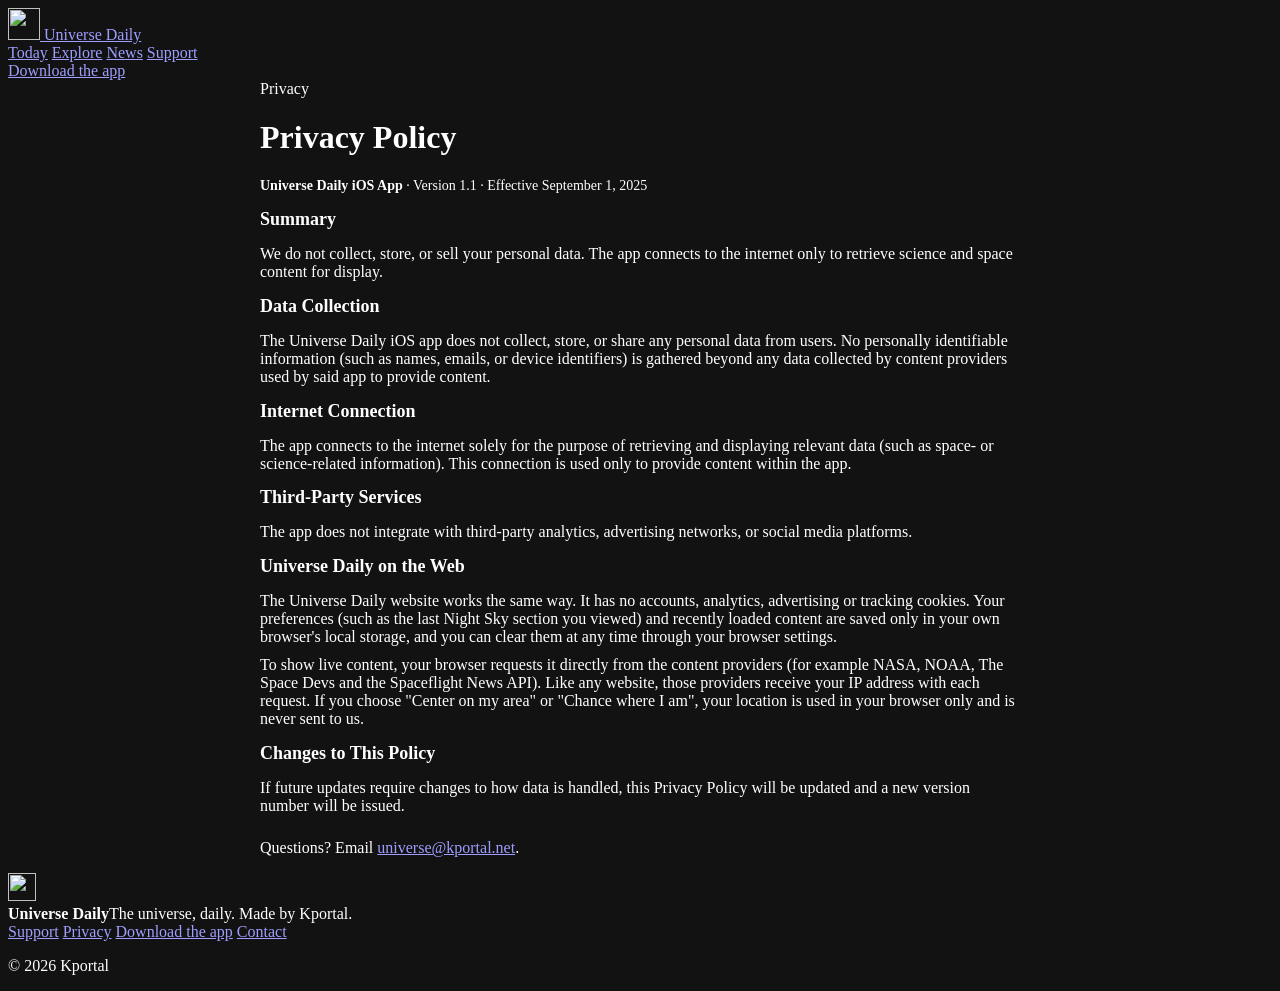
==== privacy.html @ 5dff45af "Add files via upload" ====
<!DOCTYPE html>
<html lang="en">
<head>
  <meta charset="UTF-8" />
  <meta name="viewport" content="width=device-width, initial-scale=1, viewport-fit=cover" />
  <title>Privacy Policy · Universe Daily</title>
  <meta name="description" content="Universe Daily does not collect, store or sell your personal data." />
  <meta name="color-scheme" content="dark" />
  <meta name="theme-color" content="#03121b" />
  <link rel="icon" type="image/png" href="assets/favicon.png" />
  <link rel="apple-touch-icon" href="assets/apple-touch-icon.png" />
  <link rel="preconnect" href="https://fonts.googleapis.com" />
  <link rel="preconnect" href="https://fonts.gstatic.com" crossorigin />
  <link href="https://fonts.googleapis.com/css2?family=Fraunces:opsz,wght@9..144,400;9..144,500;9..144,600&family=Inter:wght@400;500;600;700&display=swap" rel="stylesheet" />
  <link rel="stylesheet" href="css/app.css" />
  <style>
    @media (max-width: 860px) { .topbar-actions .btn-download { display: inline-flex; padding: 8px 14px; } }
    .policy { max-width: 760px; margin: 0 auto; }
    .policy .card + .card { margin-top: 14px; }
    .policy .card p { color: var(--ink-2); margin: 0; }
    .policy .card p + p { margin-top: 10px; }
    .policy .card h2 { font-size: 18px; }
    .policy .meta { color: var(--ink-3); font-size: 14px; }
    .policy .summary { border-color: color-mix(in oklab, var(--accent) 35%, var(--line)); background: linear-gradient(160deg, rgba(236,138,79,.10), var(--panel)); }
  </style>
</head>
<body>
  <header class="topbar">
    <div class="topbar-inner">
      <a class="brand" href="index.html#/" aria-label="Universe Daily home">
        <img src="assets/favicon.png" alt="" width="32" height="32" />
        <span>Universe Daily</span>
      </a>
      <nav class="nav" aria-label="Main">
        <a href="index.html#/">Today</a>
        <a href="index.html#/explore">Explore</a>
        <a href="index.html#/news">News</a>
        <a href="index.html#/support">Support</a>
      </nav>
      <div class="topbar-actions">
        <a class="btn btn-download" href="https://apps.apple.com/us/app/universe-daily/id6751823874" target="_blank" rel="noopener">Download the app</a>
      </div>
    </div>
  </header>

  <main id="main">
    <div class="policy">
      <div class="page-head"><div>
        <div class="eyebrow">Privacy</div>
        <h1>Privacy Policy</h1>
        <p class="meta"><strong>Universe Daily iOS App</strong> · Version 1.1 · Effective <time datetime="2025-09-01">September 1, 2025</time></p>
      </div></div>

      <section class="card summary" aria-labelledby="summary">
        <h2 id="summary">Summary</h2>
        <p>We do not collect, store, or sell your personal data. The app connects to the internet only to retrieve science and space content for display.</p>
      </section>

      <section class="card" aria-labelledby="collection">
        <h2 id="collection">Data Collection</h2>
        <p>The Universe Daily iOS app does not collect, store, or share any personal data from users. No personally identifiable information (such as names, emails, or device identifiers) is gathered beyond any data collected by content providers used by said app to provide content.</p>
      </section>

      <section class="card" aria-labelledby="internet">
        <h2 id="internet">Internet Connection</h2>
        <p>The app connects to the internet solely for the purpose of retrieving and displaying relevant data (such as space- or science-related information). This connection is used only to provide content within the app.</p>
      </section>

      <section class="card" aria-labelledby="thirdparty">
        <h2 id="thirdparty">Third-Party Services</h2>
        <p>The app does not integrate with third-party analytics, advertising networks, or social media platforms.</p>
      </section>

      <section class="card" aria-labelledby="web">
        <h2 id="web">Universe Daily on the Web</h2>
        <p>The Universe Daily website works the same way. It has no accounts, analytics, advertising or tracking cookies. Your preferences (such as the last Night Sky section you viewed) and recently loaded content are saved only in your own browser's local storage, and you can clear them at any time through your browser settings.</p>
        <p>To show live content, your browser requests it directly from the content providers (for example NASA, NOAA, The Space Devs and the Spaceflight News API). Like any website, those providers receive your IP address with each request. If you choose "Center on my area" or "Chance where I am", your location is used in your browser only and is never sent to us.</p>
      </section>

      <section class="card" aria-labelledby="changes">
        <h2 id="changes">Changes to This Policy</h2>
        <p>If future updates require changes to how data is handled, this Privacy Policy will be updated and a new version number will be issued.</p>
      </section>

      <p class="faint small center" style="margin-top:24px">Questions? Email <a href="mailto:universe@kportal.net">universe@kportal.net</a>.</p>
    </div>
  </main>

  <footer class="site-footer">
    <div class="footer-inner">
      <div class="footer-brand">
        <img src="assets/favicon.png" alt="" width="28" height="28" />
        <div><strong>Universe Daily</strong><span>The universe, daily. Made by Kportal.</span></div>
      </div>
      <nav class="footer-links" aria-label="Footer">
        <a href="index.html#/support">Support</a>
        <a href="privacy.html">Privacy</a>
        <a href="https://apps.apple.com/us/app/universe-daily/id6751823874" target="_blank" rel="noopener">Download the app</a>
        <a href="mailto:universe@kportal.net">Contact</a>
      </nav>
      <p class="footer-note">© <script>document.write(new Date().getFullYear())</script> Kportal</p>
    </div>
  </footer>
</body>
</html>
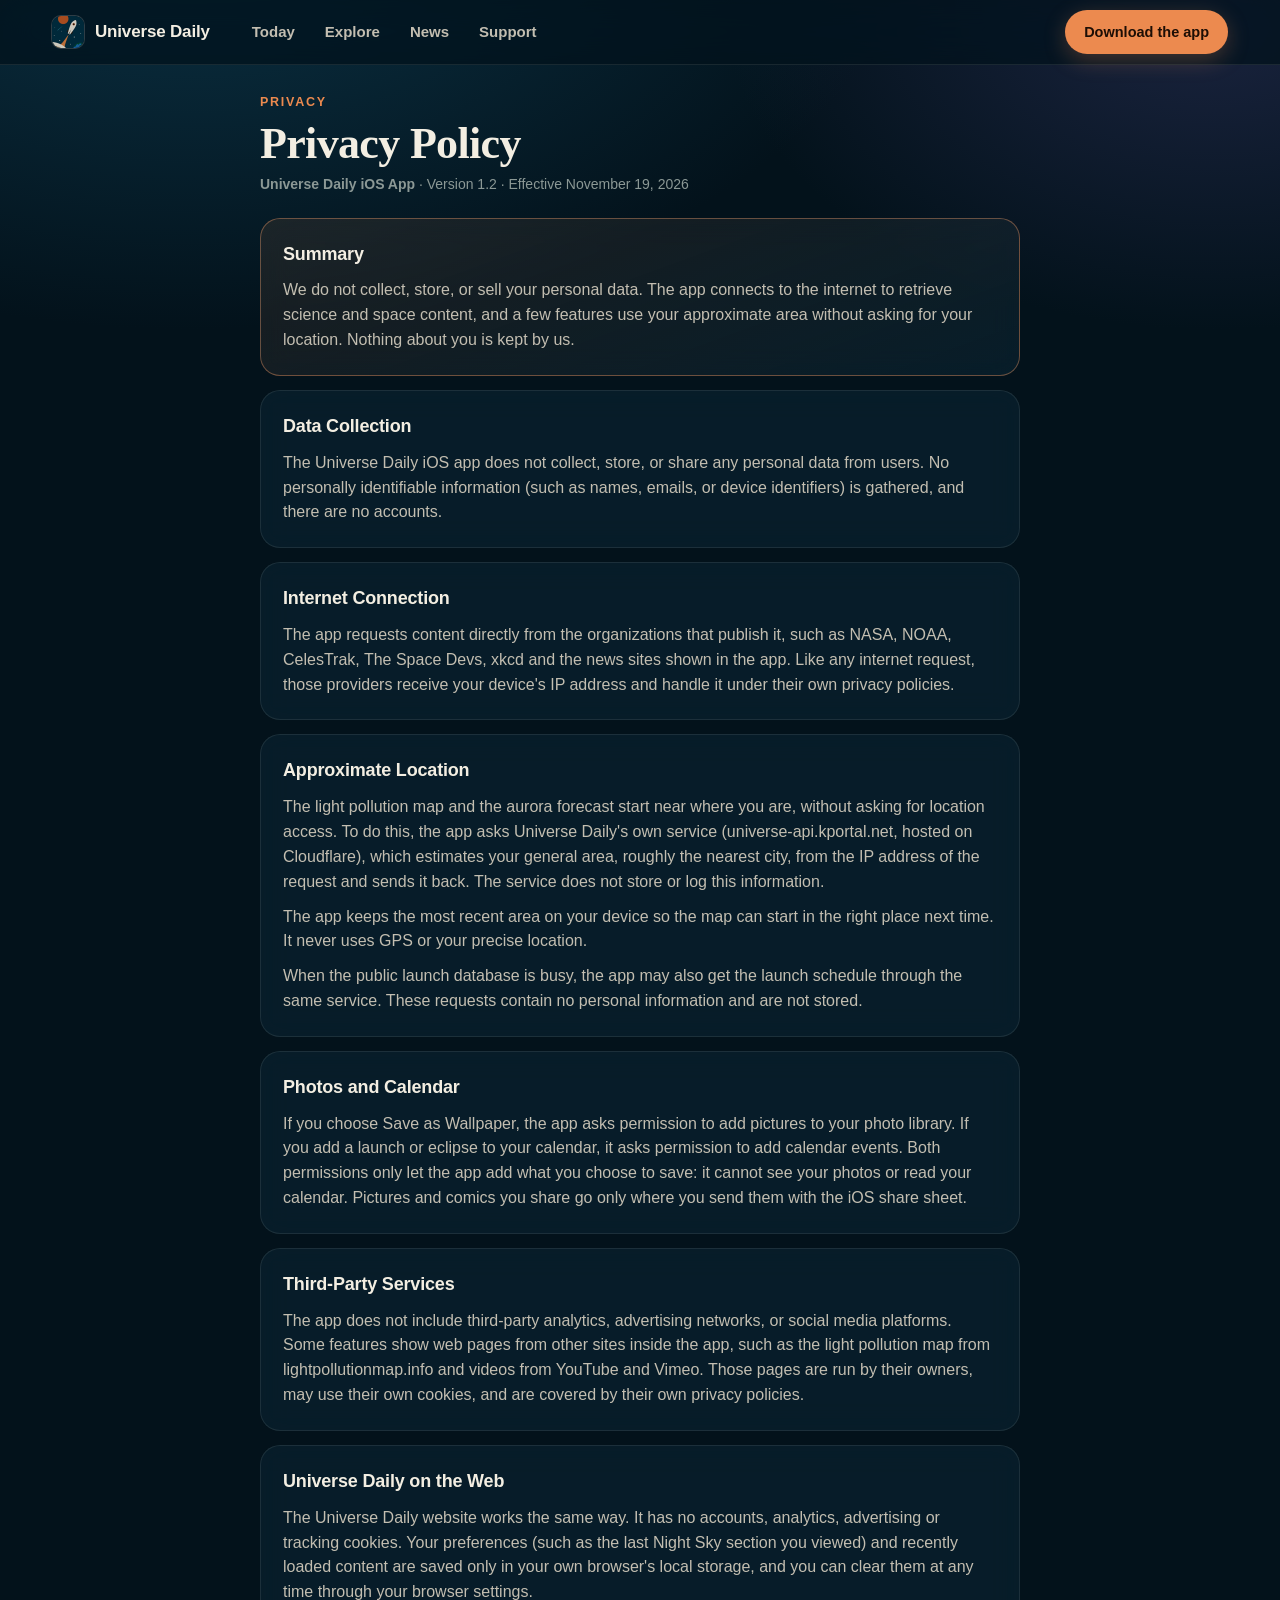
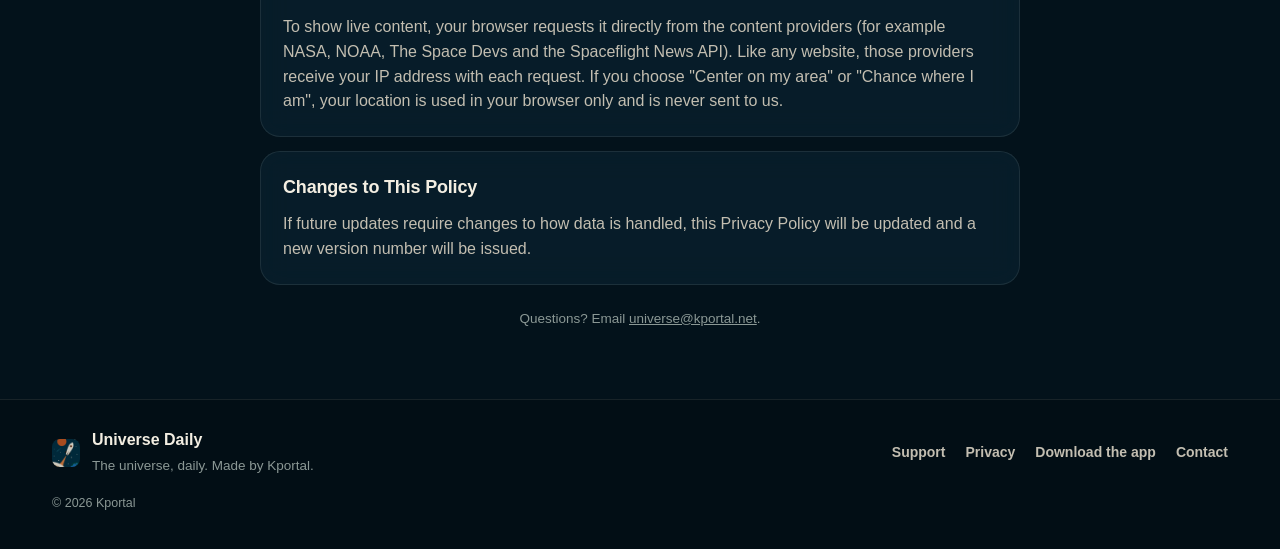
==== commit e5190c07: "Privacy policy 1.2: approximate location, photos and calendar, third-party web content Co-Authored-B" ====
--- a/privacy.html
+++ b/privacy.html
@@ -48,27 +48,39 @@
       <div class="page-head"><div>
         <div class="eyebrow">Privacy</div>
         <h1>Privacy Policy</h1>
-        <p class="meta"><strong>Universe Daily iOS App</strong> · Version 1.1 · Effective <time datetime="2025-09-01">September 1, 2025</time></p>
+        <p class="meta"><strong>Universe Daily iOS App</strong> · Version 1.2 · Effective <time datetime="2026-11-19">November 19, 2026</time></p>
       </div></div>
 
       <section class="card summary" aria-labelledby="summary">
         <h2 id="summary">Summary</h2>
-        <p>We do not collect, store, or sell your personal data. The app connects to the internet only to retrieve science and space content for display.</p>
+        <p>We do not collect, store, or sell your personal data. The app connects to the internet to retrieve science and space content, and a few features use your approximate area without asking for your location. Nothing about you is kept by us.</p>
       </section>
 
       <section class="card" aria-labelledby="collection">
         <h2 id="collection">Data Collection</h2>
-        <p>The Universe Daily iOS app does not collect, store, or share any personal data from users. No personally identifiable information (such as names, emails, or device identifiers) is gathered beyond any data collected by content providers used by said app to provide content.</p>
+        <p>The Universe Daily iOS app does not collect, store, or share any personal data from users. No personally identifiable information (such as names, emails, or device identifiers) is gathered, and there are no accounts.</p>
       </section>
 
       <section class="card" aria-labelledby="internet">
         <h2 id="internet">Internet Connection</h2>
-        <p>The app connects to the internet solely for the purpose of retrieving and displaying relevant data (such as space- or science-related information). This connection is used only to provide content within the app.</p>
+        <p>The app requests content directly from the organizations that publish it, such as NASA, NOAA, CelesTrak, The Space Devs, xkcd and the news sites shown in the app. Like any internet request, those providers receive your device's IP address and handle it under their own privacy policies.</p>
+      </section>
+
+      <section class="card" aria-labelledby="location">
+        <h2 id="location">Approximate Location</h2>
+        <p>The light pollution map and the aurora forecast start near where you are, without asking for location access. To do this, the app asks Universe Daily's own service (universe-api.kportal.net, hosted on Cloudflare), which estimates your general area, roughly the nearest city, from the IP address of the request and sends it back. The service does not store or log this information.</p>
+        <p>The app keeps the most recent area on your device so the map can start in the right place next time. It never uses GPS or your precise location.</p>
+        <p>When the public launch database is busy, the app may also get the launch schedule through the same service. These requests contain no personal information and are not stored.</p>
+      </section>
+
+      <section class="card" aria-labelledby="permissions">
+        <h2 id="permissions">Photos and Calendar</h2>
+        <p>If you choose Save as Wallpaper, the app asks permission to add pictures to your photo library. If you add a launch or eclipse to your calendar, it asks permission to add calendar events. Both permissions only let the app add what you choose to save: it cannot see your photos or read your calendar. Pictures and comics you share go only where you send them with the iOS share sheet.</p>
       </section>
 
       <section class="card" aria-labelledby="thirdparty">
         <h2 id="thirdparty">Third-Party Services</h2>
-        <p>The app does not integrate with third-party analytics, advertising networks, or social media platforms.</p>
+        <p>The app does not include third-party analytics, advertising networks, or social media platforms. Some features show web pages from other sites inside the app, such as the light pollution map from lightpollutionmap.info and videos from YouTube and Vimeo. Those pages are run by their owners, may use their own cookies, and are covered by their own privacy policies.</p>
       </section>
 
       <section class="card" aria-labelledby="web">
--- a/css/app.css
+++ b/css/app.css
@@ -0,0 +1,580 @@
+/* Universe Daily — web
+   Palette taken from the app icon: deep space navy, cream, rocket-flame orange, rust and teal. */
+
+:root {
+  color-scheme: dark;
+  --bg: #03121b;
+  --bg-raise: #06202d;
+  --panel: rgba(10, 36, 50, 0.62);
+  --panel-strong: rgba(12, 42, 58, 0.86);
+  --panel-solid: #082634;
+  --line: rgba(241, 236, 224, 0.09);
+  --line-strong: rgba(241, 236, 224, 0.18);
+  --ink: #f3eee2;
+  --ink-2: #c3beb1;
+  --ink-3: #8b9895;
+  --accent: #ec8a4f;
+  --accent-strong: #d96a33;
+  --accent-ink: #1d0e05;
+  --rust: #b4532a;
+  --teal: #5fb0bc;
+  --good: #63d69e;
+  --bad: #f0705f;
+  --warn: #f3c552;
+
+  --t-indigo: #9196ff;
+  --t-blue: #63adff;
+  --t-orange: #f6a04f;
+  --t-red: #f26d5c;
+  --t-night: #84a6ff;
+  --t-eclipse: #f4cb72;
+  --t-purple: #bb92f5;
+  --t-teal: #4fc6c4;
+  --t-mint: #74e2bd;
+
+  --radius: 20px;
+  --radius-md: 14px;
+  --radius-sm: 10px;
+  --shadow: 0 18px 48px rgba(0, 0, 0, 0.45);
+  --font: "Inter", -apple-system, BlinkMacSystemFont, "Segoe UI", Roboto, Helvetica, Arial, sans-serif;
+  --serif: "Fraunces", Georgia, "Times New Roman", serif;
+  --mono: ui-monospace, "SF Mono", Menlo, Consolas, monospace;
+  --maxw: 1240px;
+  --gutter: clamp(16px, 4vw, 32px);
+  --topbar-h: 64px;
+  }
+
+* { box-sizing: border-box; }
+html { -webkit-text-size-adjust: 100%; scroll-padding-top: calc(var(--topbar-h) + 12px); }
+body {
+  margin: 0;
+  min-height: 100vh;
+  background: radial-gradient(1200px 700px at 15% -10%, #0b3346 0%, transparent 60%),
+              radial-gradient(900px 600px at 95% 0%, #1b2440 0%, transparent 55%),
+              var(--bg);
+  background-attachment: fixed;
+  color: var(--ink);
+  font: 400 16px/1.55 var(--font);
+  -webkit-font-smoothing: antialiased;
+  overflow-x: hidden;
+}
+img { max-width: 100%; }
+a { color: inherit; }
+button, input, select { font: inherit; color: inherit; }
+:focus-visible { outline: 2px solid var(--accent); outline-offset: 3px; border-radius: 6px; }
+#main:focus, #main:focus-visible { outline: none; }
+.skip { position: absolute; left: -999px; top: 8px; z-index: 100; background: var(--accent); color: var(--accent-ink); padding: 8px 14px; border-radius: 10px; }
+.skip:focus { left: 12px; }
+.noscript { text-align: center; padding: 40px; }
+
+#sky { position: fixed; inset: 0; width: 100%; height: 100%; z-index: -1; pointer-events: none; }
+
+.btn {
+  display: inline-flex; align-items: center; justify-content: center; gap: 8px;
+  padding: 10px 16px; border-radius: 999px; border: 1px solid var(--line-strong);
+  background: rgba(255,255,255,0.05); color: var(--ink); text-decoration: none;
+  font-weight: 600; font-size: 14.5px; cursor: pointer; white-space: nowrap;
+  transition: background .15s, border-color .15s, transform .12s;
+}
+.btn:hover { background: rgba(255,255,255,0.1); border-color: rgba(241,236,224,0.28); }
+.btn:active { transform: scale(0.97); }
+.btn:disabled { opacity: .45; cursor: default; transform: none; }
+.btn svg { width: 17px; height: 17px; flex: none; }
+.btn-primary { background: var(--accent); border-color: transparent; color: var(--accent-ink); }
+.btn-primary:hover { background: #f39a62; border-color: transparent; }
+.btn-ghost { background: transparent; border-color: transparent; }
+.btn-sm { padding: 7px 12px; font-size: 13.5px; }
+.btn-icon { width: 40px; height: 40px; padding: 0; }
+/* ───────── Layout ───────── */
+main { display: block; max-width: var(--maxw); margin: 0 auto; padding: 28px var(--gutter) 56px; min-height: 70vh; outline: none; }
+.view { animation: viewIn .35s ease both; }
+@keyframes viewIn { from { opacity: 0; transform: translateY(6px); } to { opacity: 1; transform: none; } }
+
+.page-head { display: flex; align-items: flex-end; justify-content: space-between; gap: 16px; flex-wrap: wrap; margin-bottom: 22px; }
+.page-head h1 { margin: 0; font: 600 clamp(30px, 4.4vw, 44px)/1.08 var(--serif); letter-spacing: -0.015em; }
+.page-head p { margin: 6px 0 0; color: var(--ink-2); max-width: 62ch; }
+.eyebrow { font-size: 12.5px; font-weight: 650; letter-spacing: .14em; text-transform: uppercase; color: var(--accent); margin-bottom: 8px; display: flex; align-items: center; gap: 8px; }
+.back { display: inline-flex; align-items: center; gap: 6px; color: var(--ink-2); text-decoration: none; font-weight: 550; font-size: 14.5px; margin-bottom: 14px; }
+.back:hover { color: var(--ink); }
+.back svg { width: 18px; height: 18px; }
+.muted { color: var(--ink-2); }
+.faint { color: var(--ink-3); }
+.small { font-size: 13.5px; }
+.center { text-align: center; }
+.row { display: flex; gap: 10px; align-items: center; flex-wrap: wrap; }
+.spacer { flex: 1; }
+.stack > * + * { margin-top: 16px; }
+.hidden { display: none !important; }
+.serif { font-family: var(--serif); }
+
+.card {
+  background: var(--panel); border: 1px solid var(--line); border-radius: var(--radius);
+  backdrop-filter: blur(14px); -webkit-backdrop-filter: blur(14px);
+  padding: 22px;
+}
+.card h2, .card h3 { margin: 0 0 10px; font-weight: 650; letter-spacing: -0.01em; }
+.card h2 { font-size: 20px; }
+.card h3 { font-size: 16.5px; }
+.section-title { font: 600 22px/1.2 var(--serif); margin: 34px 0 14px; display: flex; align-items: center; gap: 10px; }
+
+.chip {
+  display: inline-flex; align-items: center; gap: 6px; padding: 5px 11px; border-radius: 999px;
+  font-size: 12.5px; font-weight: 600; background: rgba(255,255,255,0.06); border: 1px solid var(--line); color: var(--ink-2);
+}
+.chip svg { width: 14px; height: 14px; }
+.chip.live { color: #ffd9d4; background: rgba(240, 80, 70, 0.18); border-color: rgba(240, 80, 70, 0.35); }
+.chip.good { color: #c8f5df; background: rgba(99, 214, 158, 0.14); border-color: rgba(99, 214, 158, 0.3); }
+.chip.warn { color: #fbe7b0; background: rgba(243, 197, 82, 0.14); border-color: rgba(243, 197, 82, 0.3); }
+.dot-live { width: 8px; height: 8px; border-radius: 50%; background: #ff5c4d; box-shadow: 0 0 0 0 rgba(255,92,77,.6); animation: pulse 1.6s infinite; }
+@keyframes pulse { 70% { box-shadow: 0 0 0 8px rgba(255,92,77,0); } 100% { box-shadow: 0 0 0 0 rgba(255,92,77,0); } }
+
+.seg { display: inline-flex; padding: 4px; border-radius: 999px; background: rgba(255,255,255,0.04); border: 1px solid var(--line); gap: 2px; flex-wrap: wrap; }
+.seg button { border: 0; background: transparent; padding: 8px 15px; border-radius: 999px; color: var(--ink-2); font-weight: 600; font-size: 14px; cursor: pointer; display: inline-flex; gap: 7px; align-items: center; }
+.seg button svg { width: 16px; height: 16px; }
+.seg button:hover { color: var(--ink); }
+.seg button[aria-pressed="true"] { background: var(--ink); color: #06141c; }
+
+.filters { display: flex; gap: 8px; overflow-x: auto; padding-bottom: 4px; scrollbar-width: none; }
+.filters::-webkit-scrollbar { display: none; }
+.filters button { flex: none; border: 1px solid var(--line); background: rgba(255,255,255,0.04); color: var(--ink-2); padding: 7px 14px; border-radius: 999px; font-weight: 600; font-size: 13.5px; cursor: pointer; }
+.filters button:hover { color: var(--ink); border-color: var(--line-strong); }
+.filters button[aria-pressed="true"] { background: var(--accent); color: var(--accent-ink); border-color: transparent; }
+.filter-label { font-size: 12px; font-weight: 650; letter-spacing: .1em; text-transform: uppercase; color: var(--ink-3); margin: 0 0 8px; }
+
+input[type="search"], input[type="text"], input[type="date"], input[type="number"] {
+  background: rgba(255,255,255,0.05); border: 1px solid var(--line-strong); border-radius: 12px; padding: 10px 14px; outline: none;
+}
+input:focus { border-color: var(--accent); }
+input[type="date"]::-webkit-calendar-picker-indicator { filter: invert(0.9); cursor: pointer; }
+.search { position: relative; flex: 1; min-width: 200px; }
+.search input { width: 100%; padding-left: 40px; }
+.search svg { position: absolute; left: 13px; top: 50%; transform: translateY(-50%); width: 18px; height: 18px; color: var(--ink-3); }
+
+/* ───────── Tiles (Explore) ───────── */
+.tile-grid { display: grid; grid-template-columns: repeat(auto-fill, minmax(260px, 1fr)); gap: 16px; }
+.tile {
+  --tint: var(--accent);
+  position: relative; overflow: hidden; display: flex; flex-direction: column; justify-content: space-between;
+  min-height: 178px; padding: 20px; border-radius: var(--radius); text-decoration: none;
+  background: linear-gradient(160deg, color-mix(in oklab, var(--tint) 13%, rgba(10,36,50,0.7)), rgba(7, 26, 37, 0.72));
+  border: 1px solid color-mix(in oklab, var(--tint) 22%, var(--line));
+  backdrop-filter: blur(14px); -webkit-backdrop-filter: blur(14px);
+  transition: transform .2s ease, border-color .2s, box-shadow .2s;
+}
+.tile::after {
+  content: ""; position: absolute; width: 220px; height: 220px; right: -70px; top: -90px; border-radius: 50%;
+  background: radial-gradient(circle, color-mix(in oklab, var(--tint) 32%, transparent), transparent 70%);
+  opacity: .55; pointer-events: none; transition: opacity .2s;
+}
+.tile:hover { transform: translateY(-3px); border-color: color-mix(in oklab, var(--tint) 50%, var(--line)); box-shadow: 0 16px 40px rgba(0,0,0,0.35); }
+.tile:hover::after { opacity: .9; }
+.tile-icon { width: 46px; height: 46px; border-radius: 14px; display: grid; place-items: center; background: color-mix(in oklab, var(--tint) 22%, transparent); color: var(--tint); border: 1px solid color-mix(in oklab, var(--tint) 35%, transparent); }
+.tile-icon svg { width: 23px; height: 23px; }
+.tile-title { font-size: 18px; font-weight: 650; letter-spacing: -0.01em; margin-top: 18px; display: flex; align-items: center; justify-content: space-between; gap: 8px; }
+.tile-title svg { width: 18px; height: 18px; color: var(--ink-3); transition: transform .2s, color .2s; }
+.tile:hover .tile-title svg { transform: translateX(3px); color: var(--ink); }
+.tile-live { margin-top: 6px; color: var(--ink-2); font-size: 14px; min-height: 22px; }
+.tile-live strong { color: var(--ink); font-weight: 650; }
+.tile-big { font: 600 34px/1 var(--serif); color: var(--ink); }
+.tile-meta { display: flex; align-items: center; gap: 8px; }
+
+.quote { margin: 40px auto 0; max-width: 760px; text-align: center; font: 400 italic 18px/1.6 var(--serif); color: var(--ink-2); }
+.quote a { text-decoration: none; color: var(--ink-3); font-style: normal; font-family: var(--font); font-size: 14px; display: inline-block; margin-top: 6px; }
+.quote a:hover { color: var(--accent); }
+
+/* ───────── Home / APOD ───────── */
+.apod { display: grid; grid-template-columns: minmax(0, 1.55fr) minmax(320px, 1fr); gap: 28px; align-items: start; }
+.apod-media {
+  position: relative; border-radius: var(--radius); overflow: hidden; background: #01090e;
+  border: 1px solid var(--line); box-shadow: var(--shadow); min-height: 320px; display: grid; place-items: center;
+}
+@media (min-width: 981px) { .apod-media { position: sticky; top: calc(var(--topbar-h) + 16px); } }
+.apod-media img { display: block; width: 100%; height: auto; max-height: 78vh; object-fit: contain; cursor: zoom-in; }
+.apod-media video, .apod-media iframe { display: block; width: 100%; aspect-ratio: 16/9; border: 0; background: #000; }
+.apod-media .media-tools { position: absolute; right: 12px; bottom: 12px; display: flex; gap: 8px; }
+.apod-media .media-tools .btn { backdrop-filter: blur(10px); background: rgba(0,0,0,0.5); }
+.apod-info h1 { margin: 4px 0 6px; font: 600 clamp(28px, 3.4vw, 40px)/1.1 var(--serif); letter-spacing: -0.015em; }
+.apod-date { color: var(--ink-2); font-weight: 550; }
+.apod-credit { color: var(--ink-3); font-size: 14px; margin-top: 4px; }
+.apod-text { margin-top: 18px; color: var(--ink-2); font-size: 16.5px; line-height: 1.7; }
+.apod-head { display: flex; align-items: center; justify-content: space-between; gap: 12px 20px; flex-wrap: wrap; margin-bottom: 16px; }
+.apod-nav { display: flex; gap: 8px; flex-wrap: wrap; }
+.apod-nav .btn { padding: 8px 14px; font-size: 14px; }
+.apod-nav .date-input { position: relative; }
+.apod-nav input[type="date"] { padding: 9px 12px; border-radius: 999px; font-weight: 600; font-size: 14px; }
+.related-note { margin: 0; padding: 12px 16px; font-size: 13.5px; color: var(--ink-2); background: rgba(0,0,0,0.55); position: absolute; left: 0; right: 0; bottom: 0; }
+
+.lightbox { position: fixed; inset: 0; z-index: 80; background: rgba(0, 4, 8, 0.94); display: grid; place-items: center; cursor: zoom-out; animation: viewIn .2s ease; }
+.lightbox img { max-width: 96vw; max-height: 94vh; object-fit: contain; }
+.lightbox .btn { position: absolute; top: 16px; right: 16px; }
+
+/* ───────── Skeletons & states ───────── */
+.skeleton { background: linear-gradient(90deg, rgba(255,255,255,0.04) 25%, rgba(255,255,255,0.09) 50%, rgba(255,255,255,0.04) 75%); background-size: 200% 100%; animation: shimmer 1.4s infinite; border-radius: 10px; }
+@keyframes shimmer { to { background-position: -200% 0; } }
+.state { text-align: center; padding: 48px 20px; color: var(--ink-2); }
+.state svg { width: 40px; height: 40px; color: var(--ink-3); margin-bottom: 10px; }
+.state h3 { color: var(--ink); margin: 0 0 6px; font-size: 18px; }
+.state .row { justify-content: center; margin-top: 16px; }
+.spinner { width: 28px; height: 28px; border-radius: 50%; border: 3px solid rgba(255,255,255,0.12); border-top-color: var(--accent); animation: spin .8s linear infinite; margin: 0 auto; }
+@keyframes spin { to { transform: rotate(360deg); } }
+.glow-star { width: 54px; height: 54px; border-radius: 50%; background: radial-gradient(circle, #fff 0 8%, rgba(255,230,190,.7) 18%, rgba(236,138,79,.25) 45%, transparent 70%); animation: breathe 2.2s ease-in-out infinite; }
+@keyframes breathe { 50% { transform: scale(1.2); opacity: .7; } }
+
+/* ───────── People ───────── */
+.crew-grid { display: grid; grid-template-columns: repeat(auto-fill, minmax(230px, 1fr)); gap: 16px; }
+.person {
+  display: flex; flex-direction: column; text-align: left; overflow: hidden; padding: 0; cursor: pointer;
+  background: var(--panel); border: 1px solid var(--line); border-radius: var(--radius); transition: transform .2s, border-color .2s;
+}
+.person:hover { transform: translateY(-3px); border-color: var(--line-strong); }
+.person .portrait { aspect-ratio: 1; width: 100%; object-fit: cover; object-position: center 20%; background: linear-gradient(160deg, #0b3346, #061822); display: block; }
+.person .ph { aspect-ratio: 1; display: grid; place-items: center; background: linear-gradient(160deg, #0b3346, #061822); color: var(--ink-3); }
+.person .ph svg { width: 56px; height: 56px; }
+.person-body { padding: 14px 16px 16px; }
+.person-name { font-weight: 650; font-size: 16.5px; }
+.person-sub { color: var(--ink-2); font-size: 13.5px; margin-top: 2px; }
+.person-stats { display: flex; gap: 6px; flex-wrap: wrap; margin-top: 10px; }
+.roster { display: grid; grid-template-columns: repeat(auto-fill, minmax(320px, 1fr)); gap: 10px; }
+.roster .person { flex-direction: row; align-items: center; gap: 14px; padding: 10px; border-radius: var(--radius-md); }
+.roster .person .portrait, .roster .person .ph { width: 64px; height: 64px; aspect-ratio: 1; border-radius: 12px; flex: none; }
+.roster .person .ph svg { width: 28px; height: 28px; }
+.roster .person-body { padding: 0; min-width: 0; }
+.roster .rank { font: 600 15px var(--mono); color: var(--ink-3); width: 34px; text-align: right; flex: none; }
+
+/* ───────── Modal / sheet ───────── */
+.modal-backdrop { position: fixed; inset: 0; z-index: 70; background: rgba(1, 8, 12, 0.72); backdrop-filter: blur(6px); display: grid; place-items: center; padding: 20px; animation: viewIn .2s ease; }
+.modal { width: min(720px, 100%); max-height: calc(100vh - 40px); overflow: auto; background: var(--panel-solid); border: 1px solid var(--line-strong); border-radius: 24px; box-shadow: var(--shadow); position: relative; }
+.modal-close { position: absolute; top: 12px; right: 12px; z-index: 2; background: rgba(0,0,0,0.45); }
+.modal-hero { width: 100%; max-height: 360px; object-fit: cover; display: block; }
+.modal-body { padding: 24px; }
+.modal-body h2 { margin: 0 0 4px; font: 600 28px/1.15 var(--serif); }
+.stat-grid { display: grid; grid-template-columns: repeat(auto-fill, minmax(140px, 1fr)); gap: 10px; margin: 18px 0; }
+.stat { background: rgba(255,255,255,0.04); border: 1px solid var(--line); border-radius: 14px; padding: 12px 14px; }
+.stat .k { font-size: 12px; color: var(--ink-3); text-transform: uppercase; letter-spacing: .08em; font-weight: 650; }
+.stat .v { font-size: 18px; font-weight: 650; margin-top: 2px; font-variant-numeric: tabular-nums; }
+
+/* ───────── ISS ───────── */
+.iss-layout { display: grid; grid-template-columns: minmax(0, 1fr) 340px; gap: 20px; }
+.globe-wrap { position: relative; border-radius: var(--radius); overflow: hidden; background: radial-gradient(circle at 50% 45%, #0b2a3a, #010508 70%); border: 1px solid var(--line); min-height: 560px; }
+.globe-wrap > div:first-child { position: absolute; inset: 0; }
+.globe-overlay { position: absolute; left: 14px; top: 14px; display: flex; gap: 8px; flex-wrap: wrap; z-index: 2; }
+.place-title { font: 600 26px/1.2 var(--serif); margin: 2px 0 4px; }
+.readout { display: grid; grid-template-columns: 1fr 1fr; gap: 10px; margin-top: 16px; }
+.sat-pick { display: flex; gap: 8px; margin-bottom: 14px; }
+
+/* ───────── Launches ───────── */
+.hero-launch { display: grid; grid-template-columns: 1.1fr 1fr; overflow: hidden; padding: 0; }
+.hero-launch img { width: 100%; height: 100%; min-height: 280px; object-fit: cover; display: block; }
+.hero-launch .body { padding: 26px; display: flex; flex-direction: column; justify-content: center; }
+.hero-launch h2 { font: 600 28px/1.15 var(--serif); margin: 8px 0 6px; }
+.countdown { display: flex; gap: 10px; margin: 18px 0 6px; }
+.countdown div { background: rgba(255,255,255,0.05); border: 1px solid var(--line); border-radius: 14px; padding: 10px 0; width: 70px; text-align: center; }
+.countdown b { display: block; font: 600 26px/1.1 var(--font); font-variant-numeric: tabular-nums; }
+.countdown span { font-size: 11px; letter-spacing: .1em; text-transform: uppercase; color: var(--ink-3); font-weight: 650; }
+.day-head { font-size: 13px; font-weight: 700; letter-spacing: .1em; text-transform: uppercase; color: var(--ink-3); margin: 26px 0 10px; }
+.launch-row { display: grid; grid-template-columns: 76px 1fr auto; gap: 14px; align-items: center; padding: 12px; border-radius: var(--radius-md); background: var(--panel); border: 1px solid var(--line); cursor: pointer; width: 100%; text-align: left; transition: border-color .15s, transform .15s; }
+.launch-row + .launch-row { margin-top: 8px; }
+.launch-row:hover { border-color: var(--line-strong); transform: translateX(2px); }
+.launch-row img, .launch-row .ph { width: 76px; height: 76px; border-radius: 12px; object-fit: cover; background: linear-gradient(160deg, #0b3346, #061822); display: grid; place-items: center; color: var(--ink-3); }
+.launch-row .t { font-weight: 650; font-size: 15.5px; }
+.launch-row .s { color: var(--ink-2); font-size: 13.5px; margin-top: 2px; }
+.launch-row .time { text-align: right; font-size: 13.5px; color: var(--ink-2); font-variant-numeric: tabular-nums; }
+.launch-row .time b { display: block; color: var(--ink); font-size: 15px; }
+.status { display: inline-flex; padding: 3px 9px; border-radius: 999px; font-size: 12px; font-weight: 650; margin-top: 6px; }
+.status.go { background: rgba(99,214,158,.15); color: #a9f0cc; }
+.status.tbd { background: rgba(255,255,255,.07); color: var(--ink-2); }
+.status.hold { background: rgba(243,197,82,.15); color: #f7dd94; }
+.status.done { background: rgba(99,173,255,.14); color: #b3d6ff; }
+.status.fail { background: rgba(240,112,95,.15); color: #f8b4aa; }
+
+/* ───────── Night sky ───────── */
+.frame { width: 100%; height: min(72vh, 720px); border: 0; display: block; border-radius: var(--radius); background: #000; }
+.frame-wrap { position: relative; border-radius: var(--radius); overflow: hidden; border: 1px solid var(--line); }
+.kp-row { display: grid; grid-template-columns: 220px 1fr; gap: 20px; align-items: center; }
+.gauge { position: relative; width: 200px; height: 200px; margin: 0 auto; }
+.gauge svg { width: 100%; height: 100%; }
+.gauge .val { position: absolute; inset: 0; display: grid; place-items: center; text-align: center; }
+.gauge .val b { display: block; font: 600 46px/1 var(--font); }
+.gauge .val span { font-size: 13px; color: var(--ink-2); }
+.bars { display: flex; align-items: flex-end; gap: 3px; height: 150px; padding-top: 10px; }
+.bars .bar { flex: 1; border-radius: 4px 4px 2px 2px; min-height: 3px; position: relative; }
+.bars .bar.now { outline: 2px solid var(--ink); outline-offset: 1px; }
+.bar-axis { display: flex; justify-content: space-between; font-size: 12px; color: var(--ink-3); margin-top: 6px; }
+.two-col { display: grid; grid-template-columns: 1fr 1fr; gap: 16px; }
+.three-col { display: grid; grid-template-columns: repeat(3, 1fr); gap: 16px; }
+.oval-canvas { width: 100%; max-width: 520px; aspect-ratio: 1; display: block; margin: 0 auto; }
+.moon-layout { display: grid; grid-template-columns: minmax(280px, 420px) 1fr; gap: 28px; align-items: center; }
+.moon-disk { width: 100%; aspect-ratio: 1; display: block; filter: drop-shadow(0 0 40px rgba(255, 240, 210, 0.12)); }
+.moon-strip { display: grid; grid-template-columns: repeat(auto-fill, minmax(64px, 1fr)); gap: 8px; }
+.moon-strip button { background: rgba(255,255,255,0.03); border: 1px solid var(--line); border-radius: 12px; padding: 8px 4px; cursor: pointer; color: var(--ink-2); font-size: 12px; display: flex; flex-direction: column; align-items: center; gap: 4px; }
+.moon-strip button[aria-pressed="true"] { border-color: var(--accent); color: var(--ink); background: rgba(236,138,79,.1); }
+.moon-strip svg { width: 34px; height: 34px; }
+input[type="range"] { width: 100%; accent-color: var(--accent); }
+
+/* ───────── Eclipses ───────── */
+.eclipse-hero { display: grid; grid-template-columns: 260px 1fr; gap: 26px; align-items: center; }
+.eclipse-art { width: 100%; aspect-ratio: 1; display: block; }
+.eclipse-row { display: grid; grid-template-columns: 56px 1fr auto; gap: 14px; align-items: center; padding: 12px 14px; background: var(--panel); border: 1px solid var(--line); border-radius: var(--radius-md); cursor: pointer; width: 100%; text-align: left; transition: border-color .15s, transform .15s; }
+.eclipse-row + .eclipse-row { margin-top: 8px; }
+.eclipse-row:hover { border-color: var(--line-strong); transform: translateX(2px); }
+.eclipse-row svg.mini { width: 56px; height: 56px; }
+.map-svg { width: 100%; display: block; border-radius: 14px; background: #031520; }
+
+/* News */
+.news-hero { display: grid; grid-template-columns: 1.3fr 1fr; overflow: hidden; padding: 0; text-decoration: none; transition: border-color .2s; }
+.news-hero:hover { border-color: var(--line-strong); }
+.news-hero img { width: 100%; height: 100%; min-height: 300px; object-fit: cover; display: block; }
+.news-hero .body { padding: 28px; display: flex; flex-direction: column; justify-content: center; }
+.news-hero h2 { font: 600 clamp(24px, 2.6vw, 32px)/1.2 var(--serif); margin: 10px 0; }
+.news-hero .body p { display: -webkit-box; -webkit-line-clamp: 4; -webkit-box-orient: vertical; overflow: hidden; }
+.news-hero img { max-height: 420px; }
+.news-grid { display: grid; grid-template-columns: repeat(auto-fill, minmax(300px, 1fr)); gap: 16px; margin-top: 16px; }
+.news-card { display: flex; flex-direction: column; overflow: hidden; text-decoration: none; background: var(--panel); border: 1px solid var(--line); border-radius: var(--radius); transition: transform .2s, border-color .2s; }
+.news-card:hover { transform: translateY(-3px); border-color: var(--line-strong); }
+.news-card img, .news-card .ph { width: 100%; aspect-ratio: 16/9; object-fit: cover; display: block; background: linear-gradient(160deg, #0b3346, #061822); }
+.news-card .body { padding: 16px 18px 18px; display: flex; flex-direction: column; gap: 8px; flex: 1; }
+.news-card h3 { margin: 0; font-size: 17px; line-height: 1.35; font-weight: 650; }
+.news-card p { margin: 0; color: var(--ink-2); font-size: 14px; display: -webkit-box; -webkit-line-clamp: 3; -webkit-box-orient: vertical; overflow: hidden; }
+.news-meta { display: flex; gap: 8px; align-items: center; font-size: 12.5px; color: var(--ink-3); font-weight: 600; margin-top: auto; }
+.news-meta .src { color: var(--accent); text-transform: uppercase; letter-spacing: .06em; }
+
+/* Support */
+.support-grid { display: grid; grid-template-columns: 1.2fr 1fr; gap: 16px; }
+details { border-top: 1px solid var(--line); padding: 14px 0; }
+details:first-of-type { border-top: 0; }
+summary { cursor: pointer; font-weight: 600; list-style: none; display: flex; justify-content: space-between; gap: 10px; }
+summary::-webkit-details-marker { display: none; }
+summary::after { content: "+"; color: var(--ink-3); font-size: 20px; line-height: 1; }
+details[open] summary::after { content: "–"; }
+details p { color: var(--ink-2); margin: 10px 0 0; }
+
+/* Footer */
+.site-footer { border-top: 1px solid var(--line); background: rgba(2, 12, 18, 0.6); }
+.footer-inner { max-width: var(--maxw); margin: 0 auto; padding: 28px var(--gutter) 36px; display: grid; grid-template-columns: 1fr auto; gap: 16px 24px; align-items: center; }
+.footer-brand { display: flex; gap: 12px; align-items: center; }
+.footer-brand img { border-radius: 8px; }
+.footer-brand strong { display: block; }
+.footer-brand span { color: var(--ink-3); font-size: 13.5px; }
+.footer-links { display: flex; gap: 20px; flex-wrap: wrap; }
+.footer-links a { color: var(--ink-2); text-decoration: none; font-size: 14px; font-weight: 550; }
+.footer-links a:hover { color: var(--accent); }
+.footer-note { grid-column: 1 / -1; margin: 0; color: var(--ink-3); font-size: 12.5px; }
+
+#toast { position: fixed; left: 50%; bottom: 24px; transform: translate(-50%, 20px); opacity: 0; z-index: 90; background: var(--ink); color: #06141c; padding: 10px 18px; border-radius: 999px; font-weight: 650; font-size: 14px; pointer-events: none; transition: opacity .2s, transform .2s; box-shadow: var(--shadow); }
+#toast.show { opacity: 1; transform: translate(-50%, 0); }
+
+
+/* ───────── Header ───────── */
+.topbar {
+  position: sticky; top: 0; z-index: 40;
+  background: rgba(3, 18, 27, 0.78);
+  backdrop-filter: blur(18px) saturate(150%); -webkit-backdrop-filter: blur(18px) saturate(150%);
+  border-bottom: 1px solid var(--line);
+  transition: background .3s, border-color .3s;
+}
+body[data-view="home"] .topbar:not(.scrolled) { background: linear-gradient(180deg, rgba(1,8,12,.55), rgba(1,8,12,0)); border-color: transparent; backdrop-filter: none; -webkit-backdrop-filter: none; }
+.topbar-inner { max-width: var(--maxw); margin: 0 auto; height: var(--topbar-h); padding: 0 var(--gutter); display: flex; align-items: center; gap: 28px; }
+.brand { display: flex; align-items: center; gap: 11px; text-decoration: none; font-weight: 650; letter-spacing: -0.01em; font-size: 17px; flex: none; }
+.brand img { border-radius: 9px; box-shadow: 0 0 0 1px var(--line-strong); transition: transform .3s; }
+.brand:hover img { transform: rotate(-6deg) scale(1.06); }
+.nav { display: flex; align-items: center; gap: 2px; }
+.nav > a, .nav .menu-trigger {
+  position: relative; display: inline-flex; align-items: center; gap: 6px; padding: 9px 14px; border-radius: 10px;
+  color: var(--ink-2); text-decoration: none; font-weight: 550; font-size: 15px; background: none; border: 0; cursor: pointer; transition: color .15s, background .15s;
+}
+.nav > a:hover, .nav .menu-trigger:hover, .has-menu:focus-within .menu-trigger { color: var(--ink); background: rgba(255,255,255,0.06); }
+.nav a.active, .has-menu.active .menu-trigger { color: var(--ink); }
+.nav a.active::after, .has-menu.active .menu-trigger::after { content: ""; position: absolute; left: 14px; right: 14px; bottom: 2px; height: 2px; border-radius: 2px; background: var(--accent); }
+.menu-trigger svg { width: 15px; height: 15px; transition: transform .2s; }
+.has-menu { position: relative; }
+.has-menu:hover .menu-trigger svg, .has-menu:focus-within .menu-trigger svg { transform: rotate(180deg); }
+.mega {
+  position: absolute; top: calc(100% + 10px); left: -20px; width: 640px; padding: 12px;
+  display: grid; grid-template-columns: 1fr 1fr; gap: 4px;
+  background: rgba(7, 28, 40, 0.97); border: 1px solid var(--line-strong); border-radius: 18px; box-shadow: 0 24px 60px rgba(0,0,0,.55);
+  opacity: 0; visibility: hidden; transform: translateY(-6px); transition: opacity .18s, transform .18s, visibility .18s;
+}
+.mega::before { content: ""; position: absolute; left: 0; right: 0; top: -14px; height: 14px; }
+.has-menu:hover .mega, .has-menu:focus-within .mega { opacity: 1; visibility: visible; transform: none; }
+.mega a { display: flex; gap: 12px; align-items: flex-start; padding: 12px; border-radius: 12px; text-decoration: none; transition: background .15s; }
+.mega a:hover, .mega a:focus-visible { background: rgba(255,255,255,0.06); }
+.mega .mi { --tint: var(--accent); flex: none; width: 38px; height: 38px; border-radius: 11px; display: grid; place-items: center; color: var(--tint); background: color-mix(in oklab, var(--tint) 18%, transparent); border: 1px solid color-mix(in oklab, var(--tint) 30%, transparent); }
+.mega .mi svg { width: 19px; height: 19px; }
+.mega b { display: block; font-weight: 650; font-size: 14.5px; }
+.mega span span { display: block; color: var(--ink-3); font-size: 13px; line-height: 1.4; margin-top: 2px; }
+.mega .mega-foot { grid-column: 1 / -1; display: flex; justify-content: space-between; align-items: center; padding: 10px 12px 4px; margin-top: 4px; border-top: 1px solid var(--line); color: var(--ink-3); font-size: 13px; }
+.mega .mega-foot a { padding: 0; color: var(--accent); font-weight: 600; }
+.mega .mega-foot a:hover { background: none; text-decoration: underline; }
+.topbar-actions { margin-left: auto; display: flex; align-items: center; gap: 10px; }
+.btn-download { background: var(--accent); color: var(--accent-ink); border-color: transparent; padding: 10px 18px; box-shadow: 0 6px 22px rgba(236,138,79,.28); }
+.btn-download:hover { background: #f5a06c; border-color: transparent; box-shadow: 0 8px 28px rgba(236,138,79,.42); transform: translateY(-1px); }
+.kbd-btn { color: var(--ink-3); }
+.menu-toggle { display: none; }
+.mobile-menu { display: none; }
+
+kbd {
+  display: inline-grid; place-items: center; min-width: 22px; height: 22px; padding: 0 6px;
+  font: 600 12px/1 var(--font); color: var(--ink-2); background: rgba(255,255,255,0.07);
+  border: 1px solid var(--line-strong); border-bottom-width: 2px; border-radius: 6px;
+}
+.kbd-hint { display: inline-flex; align-items: center; gap: 6px; color: var(--ink-3); font-size: 13px; }
+.shortcuts { display: grid; grid-template-columns: 1fr auto; gap: 10px 24px; align-items: center; margin-top: 12px; }
+.shortcuts dt { color: var(--ink-2); }
+.shortcuts dd { margin: 0; display: flex; gap: 4px; justify-content: flex-end; }
+.shortcuts h3 { grid-column: 1 / -1; margin: 14px 0 0; font-size: 12px; letter-spacing: .12em; text-transform: uppercase; color: var(--accent); }
+
+/* ───────── Home ───────── */
+body[data-view="home"] main { padding-top: 0; }
+.hero {
+  position: relative; width: 100vw; margin-left: calc(50% - 50vw); margin-top: calc(-1 * var(--topbar-h));
+  min-height: max(640px, 92vh); display: flex; align-items: flex-end; overflow: hidden; background: #01070b; isolation: isolate;
+}
+.hero-bg { position: absolute; inset: 0; z-index: -2; }
+.hero-bg img { width: 100%; height: 100%; object-fit: cover; opacity: 0; transform: scale(1.08); transition: opacity 1.2s ease, transform 1.6s cubic-bezier(.2,.7,.2,1); }
+.hero-bg img.ready { opacity: 1; transform: scale(1.02); animation: drift 40s ease-in-out infinite alternate 1.6s; }
+@keyframes drift { to { transform: scale(1.1) translate(-1.5%, -1%); } }
+.hero::after {
+  content: ""; position: absolute; inset: 0; z-index: -1; pointer-events: none;
+  background: linear-gradient(0deg, var(--bg) 0%, rgba(3,18,27,.86) 22%, rgba(3,18,27,.25) 55%, rgba(3,18,27,.1) 75%, rgba(1,8,12,.55) 100%),
+              linear-gradient(90deg, rgba(1,8,12,.7) 0%, rgba(1,8,12,.15) 55%, transparent 80%);
+}
+.hero-inner { width: 100%; max-width: var(--maxw); margin: 0 auto; padding: 0 var(--gutter) 64px; display: grid; grid-template-columns: minmax(0, 1fr) auto; gap: 32px; align-items: end; }
+.hero-kicker { display: inline-flex; align-items: center; gap: 10px; font-size: 13px; font-weight: 650; letter-spacing: .16em; text-transform: uppercase; color: var(--accent); }
+.hero-kicker::before { content: ""; width: 28px; height: 1px; background: currentColor; }
+.hero h1 { margin: 16px 0 14px; max-width: 16ch; font: 500 clamp(44px, 6.6vw, 92px)/0.98 var(--serif); letter-spacing: -0.03em; text-wrap: balance; text-shadow: 0 2px 30px rgba(0,0,0,.35); }
+.hero-sub { margin: 0; max-width: 58ch; color: rgba(243,238,226,.82); font-size: 18px; line-height: 1.6; }
+.hero-actions { display: flex; flex-wrap: wrap; gap: 10px; margin-top: 28px; }
+.hero-actions .btn { padding: 12px 20px; font-size: 15px; }
+.hero .btn:not(.btn-primary) { background: rgba(3,18,27,.45); backdrop-filter: blur(12px); -webkit-backdrop-filter: blur(12px); border-color: rgba(241,236,224,.22); }
+.hero .btn:not(.btn-primary):hover { background: rgba(3,18,27,.7); border-color: rgba(241,236,224,.4); }
+.day-nav { display: flex; flex-direction: column; align-items: flex-end; gap: 10px; }
+.day-nav .row { gap: 6px; flex-wrap: nowrap; }
+.day-nav input[type="date"] { background: rgba(3,18,27,.5); backdrop-filter: blur(12px); border-color: rgba(241,236,224,.22); border-radius: 999px; padding: 9px 14px; font-weight: 600; }
+.hero-credit { position: absolute; right: var(--gutter); top: calc(var(--topbar-h) + 18px); max-width: 320px; text-align: right; color: rgba(243,238,226,.55); font-size: 12.5px; }
+.hero-scroll { position: absolute; left: 50%; bottom: 18px; transform: translateX(-50%); color: var(--ink-3); animation: bob 2.4s ease-in-out infinite; }
+.hero-scroll svg { width: 22px; height: 22px; }
+@keyframes bob { 50% { transform: translate(-50%, 6px); } }
+.hero-state { position: absolute; inset: 0; display: grid; place-items: center; text-align: center; color: var(--ink-2); }
+
+.section { margin-top: 88px; }
+.section:first-of-type { margin-top: 56px; }
+.section-head { display: flex; align-items: flex-end; justify-content: space-between; gap: 20px; margin-bottom: 24px; }
+.section-head h2 { margin: 0; font: 500 clamp(30px, 3.4vw, 44px)/1.08 var(--serif); letter-spacing: -0.02em; }
+.section-head p { margin: 8px 0 0; color: var(--ink-2); max-width: 60ch; }
+.link-arrow { display: inline-flex; align-items: center; gap: 6px; color: var(--accent); font-weight: 600; text-decoration: none; white-space: nowrap; }
+.link-arrow svg { width: 17px; height: 17px; transition: transform .2s; }
+.link-arrow:hover svg { transform: translateX(4px); }
+
+.story { display: grid; grid-template-columns: minmax(0, 1fr) 340px; gap: 56px; align-items: start; }
+.story-text { font: 400 20px/1.75 var(--serif); color: rgba(243,238,226,.88); max-width: 68ch; }
+.story-text::first-letter { float: left; font: 500 76px/0.82 var(--serif); padding: 8px 12px 0 0; color: var(--accent); }
+.story-aside { position: sticky; top: calc(var(--topbar-h) + 24px); }
+.story-thumb { display: block; width: 100%; border-radius: 16px; border: 1px solid var(--line); cursor: zoom-in; transition: transform .25s, box-shadow .25s; }
+.story-thumb:hover { transform: scale(1.015); box-shadow: 0 18px 40px rgba(0,0,0,.45); }
+.meta-list { margin: 18px 0 0; display: grid; gap: 12px; }
+.meta-list div { display: grid; grid-template-columns: 90px 1fr; gap: 10px; font-size: 14px; }
+.meta-list dt { color: var(--ink-3); }
+.meta-list dd { margin: 0; color: var(--ink-2); }
+.story-aside .row { margin-top: 18px; }
+
+.pulse-grid { display: grid; grid-template-columns: repeat(5, 1fr); gap: 14px; }
+.pulse {
+  --tint: var(--accent);
+  position: relative; display: flex; flex-direction: column; min-height: 196px; padding: 20px; border-radius: var(--radius); text-decoration: none; overflow: hidden;
+  background: linear-gradient(170deg, color-mix(in oklab, var(--tint) 10%, rgba(10,36,50,.7)), rgba(6,24,34,.7));
+  border: 1px solid color-mix(in oklab, var(--tint) 18%, var(--line));
+  transition: transform .25s cubic-bezier(.2,.7,.2,1), border-color .25s, box-shadow .25s;
+}
+.pulse:hover { transform: translateY(-4px); border-color: color-mix(in oklab, var(--tint) 55%, var(--line)); box-shadow: 0 20px 44px rgba(0,0,0,.4), 0 0 0 1px color-mix(in oklab, var(--tint) 25%, transparent); }
+.pulse .k { display: flex; align-items: center; gap: 8px; font-size: 12px; font-weight: 650; letter-spacing: .1em; text-transform: uppercase; color: var(--tint); }
+.pulse .k svg { width: 16px; height: 16px; }
+.pulse .v { margin-top: auto; font: 500 34px/1.05 var(--serif); letter-spacing: -0.01em; font-variant-numeric: tabular-nums; }
+.pulse .v.sm { font-size: 22px; line-height: 1.2; }
+.pulse .d { margin-top: 6px; color: var(--ink-2); font-size: 13.5px; line-height: 1.45; min-height: 20px; }
+.pulse .go { position: absolute; right: 16px; top: 16px; width: 18px; height: 18px; color: var(--ink-3); opacity: 0; transform: translateX(-4px); transition: opacity .2s, transform .2s; }
+.pulse:hover .go { opacity: 1; transform: none; color: var(--ink); }
+
+.manifesto { margin: 110px auto 0; max-width: 900px; text-align: center; }
+.manifesto blockquote { margin: 0; font: 400 italic clamp(26px, 3vw, 38px)/1.35 var(--serif); letter-spacing: -0.01em; text-wrap: balance; }
+.manifesto cite { display: inline-block; margin-top: 18px; font: 600 13px var(--font); letter-spacing: .14em; text-transform: uppercase; color: var(--ink-3); font-style: normal; }
+.manifesto cite a { color: inherit; text-decoration: none; }
+.manifesto cite a:hover { color: var(--accent); }
+
+.cta {
+  position: relative; overflow: hidden; margin-top: 110px; padding: 56px; border-radius: 28px; display: grid; grid-template-columns: auto 1fr auto; gap: 36px; align-items: center;
+  background: radial-gradient(700px 300px at 85% 0%, rgba(236,138,79,.22), transparent 70%), radial-gradient(600px 300px at 0% 100%, rgba(95,176,188,.18), transparent 70%), linear-gradient(160deg, #0b3043, #061a25);
+  border: 1px solid var(--line-strong);
+}
+.cta img { width: 112px; height: 112px; border-radius: 26px; box-shadow: 0 18px 40px rgba(0,0,0,.45); transform: rotate(-4deg); transition: transform .4s; }
+.cta:hover img { transform: rotate(0) scale(1.04); }
+.cta h2 { margin: 0; font: 500 clamp(28px, 3vw, 40px)/1.1 var(--serif); letter-spacing: -0.02em; }
+.cta p { margin: 10px 0 0; color: var(--ink-2); max-width: 54ch; }
+.cta .btn { padding: 14px 24px; font-size: 16px; }
+
+/* Explore page */
+.explore-hero { padding: 36px 0 8px; }
+.explore-hero h1 { margin: 10px 0; font: 500 clamp(40px, 5vw, 64px)/1.02 var(--serif); letter-spacing: -0.025em; }
+.explore-hero p { color: var(--ink-2); font-size: 18px; max-width: 60ch; margin: 0; }
+.tile-grid.explore { grid-template-columns: repeat(3, 1fr); gap: 18px; margin-top: 32px; }
+.tile { min-height: 236px; padding: 24px; }
+.tile-desc { color: var(--ink-3); font-size: 14px; margin-top: 4px; line-height: 1.5; }
+.tile-live { margin-top: 14px; padding-top: 14px; border-top: 1px solid var(--line); }
+.tile .tile-meta { justify-content: space-between; }
+.tile .tile-key { opacity: 0; transition: opacity .2s; }
+.tile:hover .tile-key, .tile:focus-visible .tile-key { opacity: 1; }
+
+/* Mobile menu sheet */
+.mobile-menu nav { display: grid; gap: 2px; padding: 8px var(--gutter) 20px; }
+.mobile-menu a { padding: 12px 4px; text-decoration: none; color: var(--ink-2); font-weight: 600; border-bottom: 1px solid var(--line); display: flex; align-items: center; gap: 12px; }
+.mobile-menu a svg { width: 18px; height: 18px; color: var(--ink-3); }
+.mobile-menu a.sub { padding-left: 32px; font-weight: 500; font-size: 15px; }
+.mobile-menu a.btn-download { color: var(--accent-ink); border-bottom: 0; }
+
+/* ───────── Responsive ───────── */
+@media (max-width: 1180px) {
+  .pulse-grid { grid-template-columns: repeat(3, 1fr); }
+  .story { grid-template-columns: minmax(0, 1fr) 300px; gap: 40px; }
+}
+@media (max-width: 980px) {
+  .iss-layout { grid-template-columns: 1fr; }
+  .globe-wrap { min-height: 460px; }
+  .hero-launch, .news-hero { grid-template-columns: 1fr; }
+  .hero-launch img, .news-hero img { min-height: 0; aspect-ratio: 16/9; }
+  .support-grid { grid-template-columns: 1fr; }
+  .moon-layout { grid-template-columns: 1fr; }
+  .moon-layout .moon-disk { max-width: 340px; margin: 0 auto; }
+  .story { grid-template-columns: 1fr; }
+  .story-aside { position: static; }
+  .tile-grid.explore { grid-template-columns: repeat(2, 1fr); }
+  .hero-inner { grid-template-columns: 1fr; }
+  .day-nav { align-items: flex-start; }
+  .cta { grid-template-columns: 1fr; padding: 36px; gap: 20px; }
+}
+@media (max-width: 860px) {
+  .nav, .topbar-actions .kbd-btn, .topbar-actions .btn-download { display: none; }
+  .menu-toggle { display: inline-flex; }
+  .mobile-menu.open { display: block; border-top: 1px solid var(--line); background: rgba(3,18,27,.97); }
+}
+@media (max-width: 640px) {
+  :root { --topbar-h: 60px; }
+  .tile-grid.explore, .pulse-grid { grid-template-columns: 1fr; }
+  .two-col, .three-col { grid-template-columns: 1fr; }
+  .kp-row { grid-template-columns: 1fr; }
+  .eclipse-hero { grid-template-columns: 1fr; }
+  .eclipse-hero .eclipse-art { max-width: 220px; margin: 0 auto; }
+  .launch-row { grid-template-columns: 60px 1fr; }
+  .launch-row img, .launch-row .ph { width: 60px; height: 60px; }
+  .launch-row .time { grid-column: 2; text-align: left; }
+  .launch-row .time b { display: inline; margin-right: 6px; }
+  .roster { grid-template-columns: 1fr; }
+  .crew-grid { grid-template-columns: 1fr 1fr; }
+  .footer-inner { grid-template-columns: 1fr; }
+  .card { padding: 18px; }
+  .hero h1 { font-size: 42px; }
+  .hero-credit { display: none; }
+  .story-text { font-size: 18px; }
+  .cta { padding: 28px; }
+}
+@media (prefers-reduced-motion: reduce) {
+  *, *::before, *::after { animation-duration: .001ms !important; animation-iteration-count: 1 !important; transition-duration: .001ms !important; }
+}
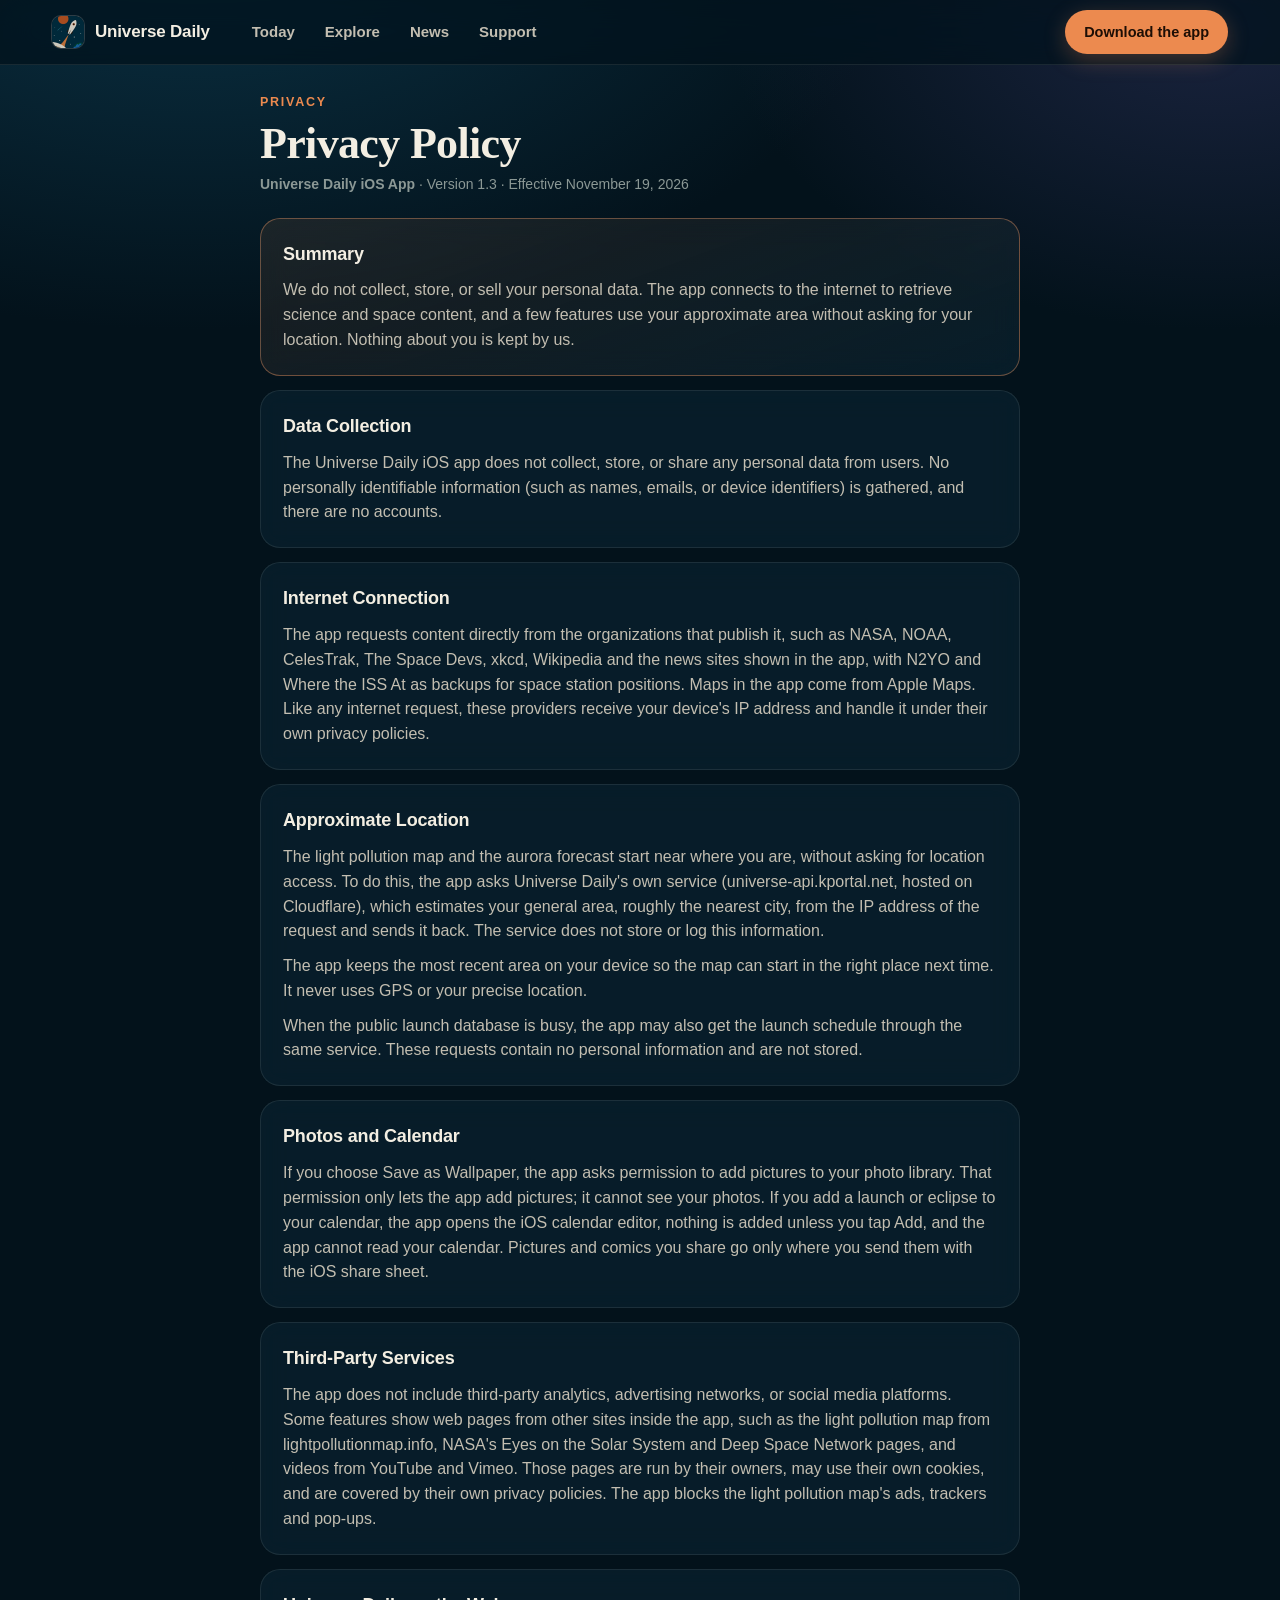
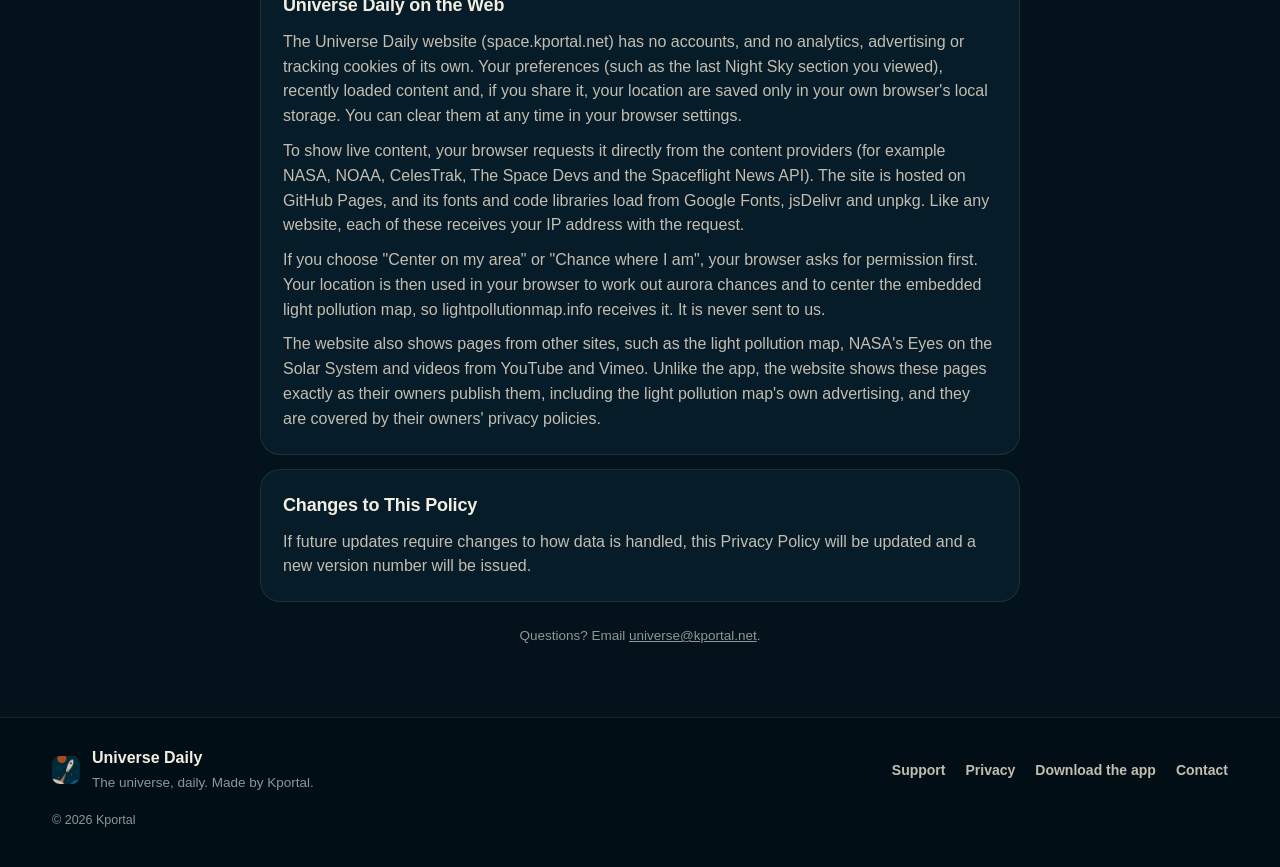
==== commit 80bccb5e: "Privacy policy 1.3: web location, embedded map ads, hosting and font/code services; calendar wording" ====
--- a/privacy.html
+++ b/privacy.html
@@ -48,7 +48,7 @@
       <div class="page-head"><div>
         <div class="eyebrow">Privacy</div>
         <h1>Privacy Policy</h1>
-        <p class="meta"><strong>Universe Daily iOS App</strong> · Version 1.2 · Effective <time datetime="2026-11-19">November 19, 2026</time></p>
+        <p class="meta"><strong>Universe Daily iOS App</strong> · Version 1.3 · Effective <time datetime="2026-11-19">November 19, 2026</time></p>
       </div></div>
 
       <section class="card summary" aria-labelledby="summary">
@@ -63,7 +63,7 @@
 
       <section class="card" aria-labelledby="internet">
         <h2 id="internet">Internet Connection</h2>
-        <p>The app requests content directly from the organizations that publish it, such as NASA, NOAA, CelesTrak, The Space Devs, xkcd and the news sites shown in the app. Like any internet request, those providers receive your device's IP address and handle it under their own privacy policies.</p>
+        <p>The app requests content directly from the organizations that publish it, such as NASA, NOAA, CelesTrak, The Space Devs, xkcd, Wikipedia and the news sites shown in the app, with N2YO and Where the ISS At as backups for space station positions. Maps in the app come from Apple Maps. Like any internet request, these providers receive your device's IP address and handle it under their own privacy policies.</p>
       </section>
 
       <section class="card" aria-labelledby="location">
@@ -75,18 +75,20 @@
 
       <section class="card" aria-labelledby="permissions">
         <h2 id="permissions">Photos and Calendar</h2>
-        <p>If you choose Save as Wallpaper, the app asks permission to add pictures to your photo library. If you add a launch or eclipse to your calendar, it asks permission to add calendar events. Both permissions only let the app add what you choose to save: it cannot see your photos or read your calendar. Pictures and comics you share go only where you send them with the iOS share sheet.</p>
+        <p>If you choose Save as Wallpaper, the app asks permission to add pictures to your photo library. That permission only lets the app add pictures; it cannot see your photos. If you add a launch or eclipse to your calendar, the app opens the iOS calendar editor, nothing is added unless you tap Add, and the app cannot read your calendar. Pictures and comics you share go only where you send them with the iOS share sheet.</p>
       </section>
 
       <section class="card" aria-labelledby="thirdparty">
         <h2 id="thirdparty">Third-Party Services</h2>
-        <p>The app does not include third-party analytics, advertising networks, or social media platforms. Some features show web pages from other sites inside the app, such as the light pollution map from lightpollutionmap.info and videos from YouTube and Vimeo. Those pages are run by their owners, may use their own cookies, and are covered by their own privacy policies.</p>
+        <p>The app does not include third-party analytics, advertising networks, or social media platforms. Some features show web pages from other sites inside the app, such as the light pollution map from lightpollutionmap.info, NASA's Eyes on the Solar System and Deep Space Network pages, and videos from YouTube and Vimeo. Those pages are run by their owners, may use their own cookies, and are covered by their own privacy policies. The app blocks the light pollution map's ads, trackers and pop-ups.</p>
       </section>
 
       <section class="card" aria-labelledby="web">
         <h2 id="web">Universe Daily on the Web</h2>
-        <p>The Universe Daily website works the same way. It has no accounts, analytics, advertising or tracking cookies. Your preferences (such as the last Night Sky section you viewed) and recently loaded content are saved only in your own browser's local storage, and you can clear them at any time through your browser settings.</p>
-        <p>To show live content, your browser requests it directly from the content providers (for example NASA, NOAA, The Space Devs and the Spaceflight News API). Like any website, those providers receive your IP address with each request. If you choose "Center on my area" or "Chance where I am", your location is used in your browser only and is never sent to us.</p>
+        <p>The Universe Daily website (space.kportal.net) has no accounts, and no analytics, advertising or tracking cookies of its own. Your preferences (such as the last Night Sky section you viewed), recently loaded content and, if you share it, your location are saved only in your own browser's local storage. You can clear them at any time in your browser settings.</p>
+        <p>To show live content, your browser requests it directly from the content providers (for example NASA, NOAA, CelesTrak, The Space Devs and the Spaceflight News API). The site is hosted on GitHub Pages, and its fonts and code libraries load from Google Fonts, jsDelivr and unpkg. Like any website, each of these receives your IP address with the request.</p>
+        <p>If you choose "Center on my area" or "Chance where I am", your browser asks for permission first. Your location is then used in your browser to work out aurora chances and to center the embedded light pollution map, so lightpollutionmap.info receives it. It is never sent to us.</p>
+        <p>The website also shows pages from other sites, such as the light pollution map, NASA's Eyes on the Solar System and videos from YouTube and Vimeo. Unlike the app, the website shows these pages exactly as their owners publish them, including the light pollution map's own advertising, and they are covered by their owners' privacy policies.</p>
       </section>
 
       <section class="card" aria-labelledby="changes">
